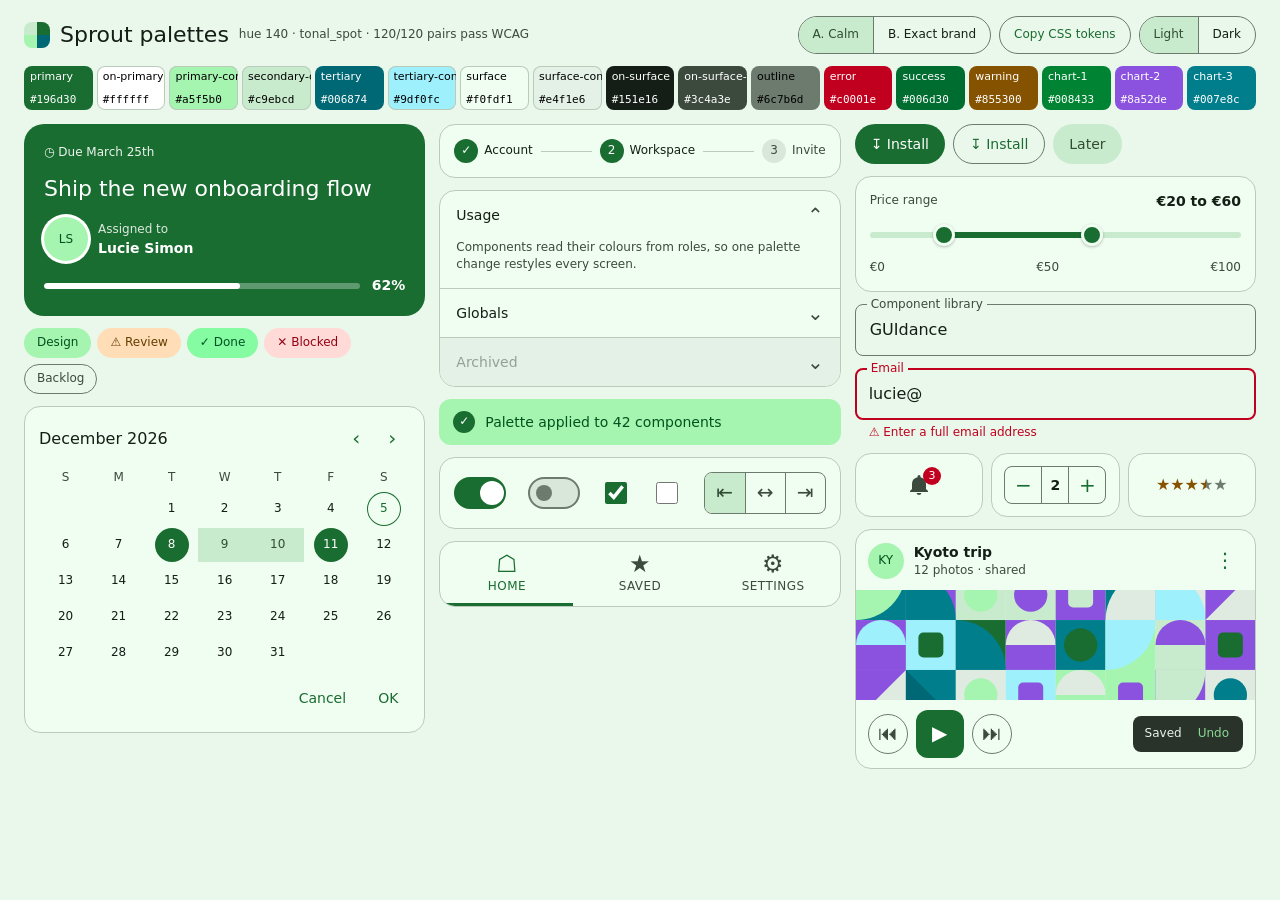
==== examples/sprout/guidance-run/palette-preview.html @ 5537fa66 "Add GUIdance: evidence-cited UI design skill for Claude - Skill with 6 commands: setup, build, audit" ====
<!doctype html>
<html lang="en">
<head>
<meta charset="utf-8">
<meta name="viewport" content="width=device-width,initial-scale=1">
<title>Palette preview</title>
<style>
*{box-sizing:border-box;margin:0}
html,body{background:var(--surface-container-low)}
body{font:14px/1.45 system-ui,-apple-system,"Segoe UI",Roboto,sans-serif;color:var(--on-surface);padding:16px 24px 24px;transition:background .2s,color .2s}
button{font:inherit;cursor:pointer;color:inherit}
:focus-visible{outline:2px solid var(--primary);outline-offset:2px}
.bar{display:flex;justify-content:space-between;align-items:center;gap:12px;flex-wrap:wrap}
.title{display:flex;align-items:center;gap:10px;flex-wrap:wrap}
.title h1{font-size:22px;line-height:28px;font-weight:500}
.sub{font-size:12px;color:var(--on-surface-variant)}
.logo{width:26px;height:26px;border-radius:8px;background:conic-gradient(var(--primary) 0 25%,var(--tertiary) 0 50%,var(--primary-container) 0 75%,var(--secondary-container) 0)}
.ctrls{display:flex;gap:8px;flex-wrap:wrap}
.seg{display:inline-flex;border:1px solid var(--outline);border-radius:999px;overflow:hidden}
.seg button{border:0;background:transparent;padding:0 14px;min-height:36px;font-weight:500;font-size:12px}
.seg button+button{border-left:1px solid var(--outline)}
.seg button[aria-pressed=true]{background:var(--secondary-container);color:var(--on-secondary-container)}
.strip{display:grid;grid-template-columns:repeat(17,1fr);gap:4px;margin:12px 0 14px}
.sw{border:0;border-radius:8px;min-height:44px;padding:4px 6px;text-align:left;display:flex;flex-direction:column;justify-content:space-between;overflow:hidden}
.sw .n{font-size:11px;font-weight:500;line-height:1.2;white-space:nowrap;overflow:hidden;text-overflow:ellipsis}
.sw .h{font:11px ui-monospace,Menlo,monospace}
.sw.edge{box-shadow:inset 0 0 0 1px var(--outline-variant)}
.bento{display:grid;grid-template-columns:1fr 1fr 1fr;gap:14px;align-items:start}
.col{display:flex;flex-direction:column;gap:12px;min-width:0}
.card{background:var(--surface);border:1px solid var(--outline-variant);border-radius:16px;padding:14px;min-width:0}
.row{display:flex;gap:8px;align-items:center}.between{justify-content:space-between}.end{justify-content:flex-end}.grow{flex:1}
.lbl{font-size:12px;font-weight:500;color:var(--on-surface-variant)}
.av{width:36px;height:36px;border-radius:50%;display:grid;place-items:center;font-weight:500;font-size:12px;background:var(--primary-container);color:var(--on-primary-container);flex:none}
.icon{width:36px;height:36px;border-radius:50%;border:0;background:transparent;color:var(--primary);font-size:20px;display:inline-grid;place-items:center}
.icon.o{border:1px solid var(--outline);color:var(--on-surface-variant);font-size:20px;width:40px;height:40px}
/* hero */
.hero{background:var(--primary);color:var(--on-primary);border-radius:20px;padding:20px;display:flex;flex-direction:column;gap:14px}
.date{font-size:12px;font-weight:500;opacity:.92}
.hero h2{font-size:22px;line-height:28px;font-weight:500}
.who{display:flex;gap:10px;align-items:center}.who small{display:block;font-size:12px;opacity:.85}
.av.big{width:44px;height:44px;background:var(--primary-container);color:var(--on-primary-container);box-shadow:0 0 0 3px var(--on-primary)}
.prog{display:flex;align-items:center;gap:12px}
.prog .track{flex:1;height:6px;border-radius:999px;background:color-mix(in srgb,var(--on-primary) 30%,transparent);overflow:hidden}
.prog .track span{display:block;height:100%;background:var(--on-primary);border-radius:999px}
/* chips */
.chips{display:flex;flex-wrap:wrap;gap:6px}
.chip{display:inline-flex;align-items:center;gap:4px;border-radius:999px;padding:0 12px;min-height:30px;font-size:12px;font-weight:500;border:1px solid transparent}
.c-primary{background:var(--primary-container);color:var(--on-primary-container)}
.c-warn{background:var(--warning-container);color:var(--on-warning-container)}
.c-ok{background:var(--success-container);color:var(--on-success-container)}
.c-bad{background:var(--error-container);color:var(--on-error-container)}
.c-plain{border-color:var(--outline);color:var(--on-surface-variant)}
/* calendar */
.cal{display:flex;flex-direction:column;gap:8px}
.calhead{display:flex;justify-content:space-between;align-items:center}.calhead b{font-size:16px;font-weight:500}
.grid7{display:grid;grid-template-columns:repeat(7,1fr);text-align:center;gap:2px 0}
.grid7 .dh{font-size:12px;color:var(--on-surface-variant);font-weight:500;padding:4px 0}
.grid7 .d{border:0;background:transparent;width:34px;height:34px;border-radius:50%;justify-self:center;font-size:12px}
.grid7 .d.today{box-shadow:inset 0 0 0 1px var(--primary);color:var(--primary);font-weight:500}
.grid7 .d.sel{background:var(--primary);color:var(--on-primary);font-weight:500}
.grid7 .d.inr{background:var(--secondary-container);color:var(--on-secondary-container);border-radius:0;width:100%}
/* buttons */
.btn{border:0;border-radius:999px;padding:0 16px;min-height:40px;font-weight:500;white-space:nowrap}
.btn.filled{background:var(--primary);color:var(--on-primary)}
.btn.outlined{background:transparent;border:1px solid var(--outline);color:var(--primary)}
.btn.tonal{background:var(--secondary-container);color:var(--on-secondary-container)}
.btn.text{background:transparent;color:var(--primary);padding:0 12px}
.btn.inv{color:var(--inverse-primary);min-height:32px}
/* stepper */
.stepper{display:flex;align-items:center;gap:8px;font-size:12px;font-weight:500}
.st{display:flex;align-items:center;gap:6px;white-space:nowrap;color:var(--on-surface-variant)}
.st i{font-style:normal;width:24px;height:24px;border-radius:50%;display:grid;place-items:center;font-size:12px;background:var(--surface-container-highest);color:var(--on-surface-variant)}
.st.done,.st.on{color:var(--on-surface)}.st.done i,.st.on i{background:var(--primary);color:var(--on-primary)}
.ln{flex:1;height:1px;background:var(--outline-variant);min-width:12px}
/* accordion */
.acc{padding:0;overflow:hidden}
.ai+.ai{border-top:1px solid var(--outline-variant)}
.ah{width:100%;border:0;background:transparent;display:flex;justify-content:space-between;align-items:center;padding:0 16px;min-height:48px;font-weight:500;text-align:left}
.ah span{color:var(--on-surface-variant);font-size:20px;line-height:1}
.ai p{padding:0 16px 14px;color:var(--on-surface-variant);font-size:12px}
.ai.dis{background:var(--surface-container)}.ai.dis .ah{color:color-mix(in srgb,var(--on-surface) 38%,transparent);cursor:not-allowed}
/* alert */
.alert{background:var(--primary-container);color:var(--on-primary-container);border-radius:12px;padding:12px 14px;font-weight:500;display:flex;gap:10px;align-items:center}
.alert b{width:22px;height:22px;border-radius:50%;background:var(--primary);color:var(--on-primary);display:grid;place-items:center;font-size:12px}
/* toggles */
.toggles{display:flex;align-items:center;justify-content:space-between;gap:8px;flex-wrap:wrap}
.switch{display:inline-flex;cursor:pointer}
.switch input{position:absolute;opacity:0;width:1px;height:1px}
.switch .track{width:52px;height:32px;border-radius:999px;border:2px solid var(--outline);background:var(--surface-container-highest);position:relative;transition:background .2s}
.thumb{position:absolute;top:50%;left:6px;width:16px;height:16px;border-radius:50%;background:var(--outline);transform:translateY(-50%);transition:left .2s cubic-bezier(.2,0,0,1),width .2s,height .2s}
.switch input:checked+.track{background:var(--primary);border-color:var(--primary)}
.switch input:checked+.track .thumb{left:24px;width:24px;height:24px;background:var(--on-primary)}
.switch input:focus-visible+.track{outline:2px solid var(--primary);outline-offset:2px}
.cb{width:22px;height:22px;accent-color:var(--primary);margin:0 4px}
.tgl{display:inline-flex;border:1px solid var(--outline);border-radius:8px;overflow:hidden}
.tgl button{border:0;background:transparent;width:40px;height:40px;color:var(--on-surface-variant);font-size:20px}
.tgl button+button{border-left:1px solid var(--outline)}
.tgl button[aria-pressed=true]{background:var(--secondary-container);color:var(--on-secondary-container)}
/* icon tabs */
.itabs{display:grid;grid-template-columns:repeat(3,1fr);padding:0;overflow:hidden}
.itabs button{border:0;background:transparent;display:flex;flex-direction:column;align-items:center;gap:2px;padding:10px 0 8px;min-height:60px;font-size:12px;font-weight:500;letter-spacing:.04em;text-transform:uppercase;color:var(--on-surface-variant);border-bottom:3px solid transparent}
.itabs button span{font-size:24px;line-height:1}
.itabs button[aria-selected=true]{color:var(--primary);border-bottom-color:var(--primary)}
/* range */
.range{display:flex;flex-direction:column;gap:12px}
.rs{position:relative;height:24px}
.rs .rail,.rs .fill{position:absolute;top:50%;height:6px;transform:translateY(-50%);border-radius:999px}
.rs .rail{left:0;right:0;background:var(--secondary-container)}
.rs .fill{background:var(--primary)}
.knob{position:absolute;top:50%;width:22px;height:22px;border-radius:50%;background:var(--primary);border:3px solid var(--surface);transform:translate(-50%,-50%);box-shadow:0 1px 3px rgba(0,0,0,.25)}
.ticks{font-size:12px;color:var(--on-surface-variant)}
/* outlined fields */
.ofld{position:relative;display:flex;flex-direction:column;gap:4px}
.ofld span{position:absolute;top:-8px;left:12px;padding:0 4px;background:var(--surface-container-low);font-size:12px;font-weight:500;color:var(--on-surface-variant)}
.ofld input{font:inherit;font-size:16px;color:var(--on-surface);background:transparent;border:1px solid var(--outline);border-radius:8px;padding:0 14px;min-height:52px}
.ofld input:focus{outline:none;border:2px solid var(--primary);padding:0 12px}
.ofld:focus-within span{color:var(--primary)}
.ofld.err input{border:2px solid var(--error);padding:0 12px}.ofld.err span{color:var(--error)}
.ofld.err input:focus{border-width:3px;padding:0 11px}
.ofld small{color:var(--error);font-size:12px;font-weight:500;padding-left:14px}
/* minis */
.three{display:grid;grid-template-columns:repeat(3,1fr);gap:8px}
.mini{display:grid;place-items:center;min-height:64px;padding:8px}
.bell{position:relative;display:inline-grid;color:var(--on-surface-variant)}
.bell i{position:absolute;top:-6px;right:-10px;font-style:normal;min-width:18px;height:18px;padding:0 4px;border-radius:999px;background:var(--error);color:var(--on-error);font-size:11px;font-weight:500;display:grid;place-items:center}
.step{display:inline-flex;align-items:center;border:1px solid var(--outline);border-radius:8px;overflow:hidden}
.step button{border:0;background:transparent;width:36px;height:36px;color:var(--primary);font-size:20px}
.step b{min-width:28px;text-align:center;border-left:1px solid var(--outline);border-right:1px solid var(--outline);line-height:36px}
.stars{color:var(--warning);font-size:16px;letter-spacing:0;white-space:nowrap}
.stars .half{background:linear-gradient(90deg,var(--warning) 50%,var(--outline) 50%);-webkit-background-clip:text;background-clip:text;color:transparent}
.stars .off{color:var(--outline)}
/* media */
.media{padding:0;overflow:hidden}
.mh{display:flex;align-items:center;gap:10px;padding:12px 12px 10px}
.mh div{flex:1;display:flex;flex-direction:column}.mh small{font-size:12px;color:var(--on-surface-variant)}
.art{display:block;width:100%;height:110px;background:var(--surface-container)}
.ctrl{padding:10px 12px}
.play{width:48px;height:48px;border-radius:12px;border:0;background:var(--primary);color:var(--on-primary);font-size:20px}
.snack{background:var(--inverse-surface);color:var(--inverse-on-surface);border-radius:8px;padding:2px 2px 2px 12px;font-size:12px;display:flex;align-items:center;gap:4px}
.snack :focus-visible{outline-color:var(--inverse-primary)}
@media (max-width:1100px){.bento{grid-template-columns:1fr 1fr}.strip{grid-template-columns:repeat(9,1fr)}}
@media (max-width:720px){.bento{grid-template-columns:1fr}.strip{grid-template-columns:repeat(5,1fr)}}
@media (max-width:360px){.three{grid-template-columns:1fr 1fr}.three>:last-child{grid-column:span 2}.stepper{gap:4px}.stepper .ln{display:none}.stepper{justify-content:space-between}}
@media (prefers-reduced-motion:reduce){*{transition:none!important}}
.fails{margin-top:10px;background:var(--error-container);color:var(--on-error-container);border-radius:8px;padding:10px 12px;font-weight:500}
.copybtn{border:1px solid var(--outline);background:transparent;border-radius:999px;padding:0 14px;min-height:36px;font-weight:500;font-size:12px;color:var(--primary)}
</style>
</head>
<body>
<script id="guidance-config">
/* GUIdance palette preview. Edit ONLY this block.
   row:     HSL hue of the brand colour rounded to a multiple of 5 (0..355), or "grey".
   variant: "tonal_spot" | "neutral" | "vibrant" | "expressive" | "fidelity"
   brand:   with "fidelity", the exact brand hex to keep.
   The page computes every colour itself (same values as references/palettes/*.md)
   and checks 120 role pairs against WCAG. No network, nothing to install. */
const CONFIG = {
  title: "Sprout palettes",
  palettes: [
    { name: "Calm", row: 140, variant: "tonal_spot" },
    { name: "Exact brand", row: 140, variant: "fidelity", brand: "#2f7d4a" }
  ]
};
</script>

<header class="bar">
  <div class="title"><span class="logo" aria-hidden="true"></span><h1><span id="ttl"></span></h1><span class="sub" id="meta"></span></div>
  <div class="ctrls">
    <div class="seg" role="group" aria-label="Palette" id="pals"></div>
    <button type="button" class="copybtn" id="copy">Copy CSS tokens</button>
    <div class="seg" role="group" aria-label="Theme">
      <button type="button" data-theme-btn="light" aria-pressed="true">Light</button>
      <button type="button" data-theme-btn="dark" aria-pressed="false">Dark</button>
    </div>
  </div>
</header>
<div class="fails" id="fails" role="alert" hidden></div>
<div class="strip" id="swatches" aria-label="Colour roles"></div>

<main class="bento">
  <!-- column 1 -->
  <div class="col">
    <section class="hero" aria-label="Task card">
      <span class="date">&#9719; Due March 25th</span>
      <h2>Ship the new onboarding flow</h2>
      <div class="who"><span class="av big">LS</span><div><small>Assigned to</small><b>Lucie Simon</b></div></div>
      <div class="prog"><span class="track"><span style="width:62%"></span></span><b>62%</b></div>
    </section>
    <div class="chips">
      <span class="chip c-primary">Design</span><span class="chip c-warn">&#9888; Review</span><span class="chip c-ok">&#10003; Done</span><span class="chip c-bad">&#10005; Blocked</span><span class="chip c-plain">Backlog</span>
    </div>
    <section class="card cal" aria-label="Date picker">
      <div class="calhead"><b id="calmonth">Month</b><span><button class="icon" aria-label="Previous month">&#8249;</button><button class="icon" aria-label="Next month">&#8250;</button></span></div>
      <div class="grid7" id="calgrid"></div>
      <div class="row end"><button class="btn text">Cancel</button><button class="btn text">OK</button></div>
    </section>
  </div>

  <!-- column 2 -->
  <div class="col">
    <section class="card stepper" aria-label="Stepper">
      <span class="st done"><i>&#10003;</i>Account</span><span class="ln"></span>
      <span class="st on"><i>2</i>Workspace</span><span class="ln"></span>
      <span class="st"><i>3</i>Invite</span>
    </section>
    <section class="card acc" aria-label="Accordion">
      <div class="ai open"><button class="ah" aria-expanded="true">Usage <span>&#8963;</span></button><p>Components read their colours from roles, so one palette change restyles every screen.</p></div>
      <div class="ai"><button class="ah" aria-expanded="false">Globals <span>&#8964;</span></button></div>
      <div class="ai dis"><button class="ah" disabled>Archived <span>&#8964;</span></button></div>
    </section>
    <div class="alert"><b>&#10003;</b> Palette applied to 42 components</div>
    <section class="card toggles" aria-label="Toggles">
      <label class="switch"><input type="checkbox" checked role="switch" aria-label="On"><span class="track"><span class="thumb"></span></span></label>
      <label class="switch"><input type="checkbox" role="switch" aria-label="Off"><span class="track"><span class="thumb"></span></span></label>
      <input type="checkbox" class="cb" checked aria-label="Checked">
      <input type="checkbox" class="cb" aria-label="Unchecked">
      <span class="tgl" role="group" aria-label="Align"><button aria-pressed="true" aria-label="Left">&#8676;</button><button aria-pressed="false" aria-label="Center">&#8596;</button><button aria-pressed="false" aria-label="Right">&#8677;</button></span>
    </section>
    <section class="card itabs" role="tablist" aria-label="Icon tabs">
      <button role="tab" aria-selected="true"><span>&#9750;</span>Home</button>
      <button role="tab" aria-selected="false"><span>&#9733;</span>Saved</button>
      <button role="tab" aria-selected="false"><span>&#9881;</span>Settings</button>
    </section>
  </div>

  <!-- column 3 -->
  <div class="col">
    <div class="row">
      <button class="btn filled">&#8615; Install</button><button class="btn outlined">&#8615; Install</button><button class="btn tonal">Later</button>
    </div>
    <section class="card range" aria-label="Range slider">
      <div class="row between"><span class="lbl">Price range</span><b id="rangeval">&euro;20 to &euro;60</b></div>
      <div class="rs"><span class="rail"></span><span class="fill" style="left:20%;right:40%"></span><span class="knob" style="left:20%"></span><span class="knob" style="left:60%"></span></div>
      <div class="row between ticks"><span>&euro;0</span><span>&euro;50</span><span>&euro;100</span></div>
    </section>
    <label class="ofld"><span>Component library</span><input value="GUIdance"></label>
    <label class="ofld err"><span>Email</span><input value="lucie@" aria-invalid="true"><small>&#9888; Enter a full email address</small></label>
    <div class="row three">
      <section class="card mini"><span class="bell" aria-label="3 notifications"><svg viewBox="0 0 24 24" width="24" height="24" aria-hidden="true"><path fill="currentColor" d="M12 22a2.5 2.5 0 0 0 2.45-2h-4.9A2.5 2.5 0 0 0 12 22Zm7-6V11a7 7 0 0 0-5.5-6.84V3.5a1.5 1.5 0 0 0-3 0v.66A7 7 0 0 0 5 11v5l-2 2v1h18v-1l-2-2Z"/></svg><i>3</i></span></section>
      <section class="card mini"><span class="step"><button aria-label="Decrease">&minus;</button><b>2</b><button aria-label="Increase">+</button></span></section>
      <section class="card mini"><span class="stars" aria-label="3.5 out of 5">&#9733;&#9733;&#9733;<span class="half">&#9733;</span><span class="off">&#9733;</span></span></section>
    </div>
    <section class="card media" aria-label="Media card">
      <div class="mh"><span class="av">KY</span><div><b>Kyoto trip</b><small>12 photos &middot; shared</small></div><button class="icon" aria-label="More">&#8942;</button></div>
      <svg class="art" id="pattern" viewBox="0 0 320 120" preserveAspectRatio="xMidYMid slice" aria-hidden="true"></svg>
      <div class="row ctrl"><button class="icon o" aria-label="Previous">&#9198;</button><button class="play" aria-label="Play">&#9654;</button><button class="icon o" aria-label="Next">&#9197;</button><span class="grow"></span><span class="snack">Saved <button class="btn text inv">Undo</button></span></div>
    </section>
  </div>
</main>

<script>
/* GUIdance palette engine (browser). Same algorithm as tools/palette.py and the
   precomputed tables: Material 3 role tones, tone = CIE L*, hue/chroma in OKLCH. */
const GD = (() => {
  const WHITE = [0.95047, 1.0, 1.08883];
  const toLin = c => (c <= 0.04045 ? c / 12.92 : ((c + 0.055) / 1.055) ** 2.4);
  const toSrgb = c => (c <= 0.0031308 ? 12.92 * c : 1.055 * c ** (1 / 2.4) - 0.055);
  const hexToRgb = h => { h = h.replace('#', ''); if (h.length === 3) h = [...h].map(c => c + c).join(''); return [0, 2, 4].map(i => parseInt(h.slice(i, i + 2), 16) / 255); };
  // Python's round() is round-half-even; match it so hex values agree with the tables.
  const pyRound = x => { const f = Math.floor(x), d = x - f; if (d > 0.5) return f + 1; if (d < 0.5) return f; return f % 2 === 0 ? f : f + 1; };
  const rgbToHex = rgb => '#' + rgb.map(c => Math.max(0, Math.min(255, pyRound(c * 255))).toString(16).padStart(2, '0')).join('');
  const f = t => (t > 216 / 24389 ? Math.cbrt(t) : (24389 / 27 * t + 16) / 116);
  const xyz = rgb => { const [r, g, b] = rgb.map(toLin); return [0.4124564 * r + 0.3575761 * g + 0.1804375 * b, 0.2126729 * r + 0.7151522 * g + 0.0721750 * b, 0.0193339 * r + 0.1191920 * g + 0.9503041 * b]; };
  const lstar = rgb => 116 * f(xyz(rgb)[1] / WHITE[1]) - 16;
  const cbrt = v => Math.sign(v) * Math.abs(v) ** (1 / 3);
  function linToOklab(r, g, b) {
    let l = 0.4122214708 * r + 0.5363325363 * g + 0.0514459929 * b, m = 0.2119034982 * r + 0.6806995451 * g + 0.1073969566 * b, s = 0.0883024619 * r + 0.2817188376 * g + 0.6299787005 * b;
    l = cbrt(l); m = cbrt(m); s = cbrt(s);
    return [0.2104542553 * l + 0.7936177850 * m - 0.0040720468 * s, 1.9779984951 * l - 2.4285922050 * m + 0.4505937099 * s, 0.0259040371 * l + 0.7827717662 * m - 0.8086757660 * s];
  }
  function oklabToLin(L, a, b) {
    const l = (L + 0.3963377774 * a + 0.2158037573 * b) ** 3, m = (L - 0.1055613458 * a - 0.0638541728 * b) ** 3, s = (L - 0.0894841775 * a - 1.2914855480 * b) ** 3;
    return [4.0767416621 * l - 3.3077115913 * m + 0.2309699292 * s, -1.2684380046 * l + 2.6097574011 * m - 0.3413193965 * s, -0.0041960863 * l - 0.7034186147 * m + 1.7076147010 * s];
  }
  const oklch = rgb => { const [L, a, b] = linToOklab(...rgb.map(toLin)); return [L, Math.hypot(a, b), ((Math.atan2(b, a) * 180 / Math.PI) % 360 + 360) % 360]; };
  const K = 0.0034;
  function okAtTone(okc, hue, tone) {
    const a = okc * Math.cos(hue * Math.PI / 180), b = okc * Math.sin(hue * Math.PI / 180);
    let lo = 0, hi = 1;
    for (let i = 0; i < 40; i++) {
      const mid = (lo + hi) / 2, [r, g, bl] = oklabToLin(mid, a, b);
      const y = 0.2126729 * r + 0.7151522 * g + 0.0721750 * bl;
      if (116 * f(Math.max(y, 0)) - 16 < tone) lo = mid; else hi = mid;
    }
    return [(lo + hi) / 2, a, b];
  }
  function toneColor(hue, chroma, tone) {
    if (tone <= 0) return '#000000';
    if (tone >= 100) return '#ffffff';
    const at = c => { const [L, a, b] = okAtTone(c, hue, tone); return oklabToLin(L, a, b); };
    const ok = c => at(c).every(v => v >= -1e-7 && v <= 1 + 1e-7);
    const target = chroma * K;
    let lo = 0, hi = target;
    if (ok(hi)) lo = hi; else for (let i = 0; i < 30; i++) { const mid = (lo + hi) / 2; if (ok(mid)) lo = mid; else hi = mid; }
    return rgbToHex(at(lo).map(v => toSrgb(Math.max(0, Math.min(1, v)))));
  }
  const lum = hex => { const [r, g, b] = hexToRgb(hex).map(toLin); return 0.2126 * r + 0.7152 * g + 0.0722 * b; };
  const contrast = (a, b) => { const x = lum(a), y = lum(b); return (Math.max(x, y) + 0.05) / (Math.min(x, y) + 0.05); };
  const rot = (h, br, rs) => { for (let i = 0; i < br.length - 1; i++) if (br[i] <= h && h < br[i + 1]) return (h + rs[i]) % 360; return h; };
  function palettesFor(hue, v) {
    let p;
    if (v === 'tonal_spot' || v === 'fidelity') p = { primary: [hue, 36], secondary: [hue, 16], tertiary: [(hue + 60) % 360, 24], neutral: [hue, 6], neutral_variant: [hue, 8] };
    else if (v === 'neutral') p = { primary: [hue, 12], secondary: [hue, 8], tertiary: [hue, 16], neutral: [hue, 2], neutral_variant: [hue, 2] };
    else if (v === 'vibrant') { const b = [0, 41, 61, 101, 131, 181, 251, 301, 360]; p = { primary: [hue, 200], secondary: [rot(hue, b, [18, 15, 10, 12, 15, 18, 15, 12, 12]), 24], tertiary: [rot(hue, b, [35, 30, 20, 25, 30, 35, 30, 25, 25]), 32], neutral: [hue, 10], neutral_variant: [hue, 12] }; }
    else if (v === 'expressive') { const b = [0, 21, 51, 121, 151, 191, 271, 321, 360]; p = { primary: [(hue + 240) % 360, 40], secondary: [rot(hue, b, [45, 95, 45, 20, 45, 90, 45, 45, 45]), 24], tertiary: [rot(hue, b, [120, 120, 20, 45, 20, 15, 20, 120, 120]), 32], neutral: [(hue + 15) % 360, 8], neutral_variant: [(hue + 15) % 360, 12] }; }
    else if (v === 'grey') p = { primary: [250, 0], secondary: [250, 0], tertiary: [250, 0], neutral: [250, 0], neutral_variant: [250, 0] };
    else throw new Error('unknown variant ' + v);
    p.error = [25, 84]; p.success = [150, 48]; p.warning = [70, 60];
    return p;
  }
  const ROLES = {
    'primary': ['primary', 40, 80], 'on-primary': ['primary', 100, 20], 'primary-container': ['primary', 90, 30], 'on-primary-container': ['primary', 30, 90],
    'secondary': ['secondary', 40, 80], 'on-secondary': ['secondary', 100, 20], 'secondary-container': ['secondary', 90, 30], 'on-secondary-container': ['secondary', 30, 90],
    'tertiary': ['tertiary', 40, 80], 'on-tertiary': ['tertiary', 100, 20], 'tertiary-container': ['tertiary', 90, 30], 'on-tertiary-container': ['tertiary', 30, 90],
    'error': ['error', 40, 80], 'on-error': ['error', 100, 20], 'error-container': ['error', 90, 30], 'on-error-container': ['error', 30, 90],
    'success': ['success', 40, 80], 'on-success': ['success', 100, 20], 'success-container': ['success', 90, 30], 'on-success-container': ['success', 30, 90],
    'warning': ['warning', 40, 80], 'on-warning': ['warning', 100, 20], 'warning-container': ['warning', 90, 30], 'on-warning-container': ['warning', 30, 90],
    'surface': ['neutral', 98, 6], 'surface-container-lowest': ['neutral', 100, 4], 'surface-container-low': ['neutral', 96, 10], 'surface-container': ['neutral', 94, 12],
    'surface-container-high': ['neutral', 92, 17], 'surface-container-highest': ['neutral', 90, 22], 'on-surface': ['neutral', 10, 90], 'on-surface-variant': ['neutral_variant', 30, 80],
    'outline': ['neutral_variant', 50, 60], 'outline-variant': ['neutral_variant', 80, 30], 'inverse-surface': ['neutral', 20, 90], 'inverse-on-surface': ['neutral', 95, 20], 'inverse-primary': ['primary', 80, 40],
  };
  const SURFACES = ['surface', 'surface-container-lowest', 'surface-container-low', 'surface-container', 'surface-container-high', 'surface-container-highest'];
  function hslSeed(h) {   // row seed: hsl(h, 75%, 45%), same as the tables
    const s = 0.75, l = 0.45, c = (1 - Math.abs(2 * l - 1)) * s, x = c * (1 - Math.abs((h / 60) % 2 - 1)), m = l - c / 2;
    const [r, g, b] = h < 60 ? [c, x, 0] : h < 120 ? [x, c, 0] : h < 180 ? [0, c, x] : h < 240 ? [0, x, c] : h < 300 ? [x, 0, c] : [c, 0, x];
    return rgbToHex([r + m, g + m, b + m]);
  }
  // row: HSL hue multiple of 5, or 'grey'. brand: optional exact brand hex (fidelity).
  function build({ row, variant = 'tonal_spot', brand = null }) {
    const isGrey = row === 'grey';
    const seed = isGrey ? '#666666' : hslSeed(+row);
    const [, okc, H] = oklch(hexToRgb(seed));
    const pal = palettesFor(isGrey ? 250 : H, isGrey ? 'grey' : (variant === 'fidelity' ? 'tonal_spot' : variant));
    if (variant === 'vibrant' && !isGrey) pal.primary = [H, Math.max(okc / K, 60)];
    const out = { light: {}, dark: {} };
    for (const [role, [p, lt, dt]] of Object.entries(ROLES)) { const [h, c] = pal[p]; out.light[role] = toneColor(h, c, lt); out.dark[role] = toneColor(h, c, dt); }
    const ch = [0, 150, 60, 250, 310].map(s => ((isGrey ? 250 : pal.primary[0]) + s) % 360);
    ch.forEach((h, i) => { out.light['chart-' + (i + 1)] = toneColor(h, 60, 48); out.dark['chart-' + (i + 1)] = toneColor(h, 50, 72); });
    if (brand) {
      brand = brand.toLowerCase();
      const on = contrast(brand, '#ffffff') >= contrast(brand, '#000000') ? '#ffffff' : '#000000';
      const asPrimary = Math.min(...SURFACES.map(s => contrast(brand, out.light[s]))) >= 4.5 && contrast(on, brand) >= 4.5;
      if (asPrimary) { out.light.primary = brand; out.light['on-primary'] = on; } else { out.light['primary-container'] = brand; out.light['on-primary-container'] = on; }
      out.brandRole = asPrimary ? 'primary' : 'primary-container';
    }
    const d = (a, b) => { const x = Math.abs(a - b) % 360; return Math.min(x, 360 - x); };
    out.notes = isGrey ? [] : ['error', 'success', 'warning'].filter(r => d(pal.primary[0], pal[r][0]) < 30 && pal.primary[1] >= 12)
      .map(r => `primary hue is close to ${r}: ${r} states need an icon and a word, never colour alone`);
    out.checks = checks(out);
    return out;
  }
  function checks(s) {
    const pairs = [];
    for (const sf of SURFACES) pairs.push(['on-surface', sf, 4.5], ['on-surface-variant', sf, 4.5], ['primary', sf, 3], ['outline', sf, 3], ['error', sf, 4.5]);
    pairs.push(['primary', 'surface', 4.5]);
    for (const g of ['primary', 'secondary', 'tertiary', 'error', 'success', 'warning']) pairs.push(['on-' + g, g, 4.5], [`on-${g}-container`, `${g}-container`, 4.5]);
    pairs.push(['inverse-on-surface', 'inverse-surface', 4.5], ['inverse-primary', 'inverse-surface', 3]);
    for (let i = 1; i <= 5; i++) for (const sf of ['surface', 'surface-container-low', 'surface-container-lowest']) pairs.push(['chart-' + i, sf, 3]);
    const res = [];
    for (const t of ['light', 'dark']) for (const [fg, bg, need] of pairs) { const r = contrast(s[t][fg], s[t][bg]); res.push({ theme: t, fg, bg, need, ratio: Math.round(r * 100) / 100, pass: r >= need }); }
    return res;
  }
  return { build, contrast, hslSeed };
})();

</script>
<script>
document.title = CONFIG.title; document.getElementById('ttl').textContent = CONFIG.title;

const PALETTES = CONFIG.palettes.map(c => {
  const b = GD.build(c);
  const failed = b.checks.filter(x => !x.pass);
  return { name: c.name, variant: c.variant + (c.brand ? '' : ''), seed: { hex: c.brand || (c.row === 'grey' ? 'grey' : 'hue ' + c.row) },
           light: b.light, dark: b.dark, checks: { total: b.checks.length, failed }, notes: b.notes, fidelity_role: b.brandRole };
});
const SWATCHES = ["primary", "on-primary", "primary-container", "secondary-container", "tertiary", "tertiary-container", "surface", "surface-container", "on-surface", "on-surface-variant", "outline", "error", "success", "warning", "chart-1", "chart-2", "chart-3"];
let cur = 0, theme = 'light';
const root = document.documentElement;
function lum(h) { const c = [1,3,5].map(i => parseInt(h.slice(i, i+2), 16) / 255).map(x => x <= .04045 ? x/12.92 : ((x+.055)/1.055) ** 2.4); return .2126*c[0] + .7152*c[1] + .0722*c[2]; }
function cr(a, b) { const x = lum(a), y = lum(b); return (Math.max(x, y) + .05) / (Math.min(x, y) + .05); }

function apply() {
  const p = PALETTES[cur], s = p[theme];
  for (const [k, v] of Object.entries(s)) root.style.setProperty('--' + k, v);
  root.style.colorScheme = theme;
  document.querySelectorAll('[data-pal]').forEach(b => b.setAttribute('aria-pressed', String(+b.dataset.pal === cur)));
  document.querySelectorAll('[data-theme-btn]').forEach(b => b.setAttribute('aria-pressed', String(b.dataset.themeBtn === theme)));
  const total = p.checks ? p.checks.total : 0, failed = p.checks ? p.checks.failed.length : 0;
  document.getElementById('meta').textContent = `${p.seed.hex} · ${p.variant}` +
    (p.fidelity_role ? ` · exact brand as ${p.fidelity_role}` : '') +
    (total ? ` · ${total - failed}/${total} pairs pass WCAG` : '');
  strip(s); pattern(p.name + p.variant);
  const warn = document.getElementById('fails');
  warn.hidden = !p.checks.failed.length;
  warn.textContent = p.checks.failed.length ? 'Contrast failures: ' + p.checks.failed.map(x => `${x.theme} ${x.fg} on ${x.bg} ${x.ratio}:1 (need ${x.need})`).join('; ') : '';
}
function tokensCss(p) {
  const blk = (s, ind) => Object.entries(s).map(([k, v]) => `${ind}--color-${k}: ${v};`).join('\n');
  return `:root {\n  color-scheme: light dark;\n${blk(p.light, '  ')}\n}\n@media (prefers-color-scheme: dark) {\n  :root:not([data-theme="light"]) {\n${blk(p.dark, '    ')}\n  }\n}\n[data-theme="dark"] {\n${blk(p.dark, '  ')}\n}\n`;
}
document.getElementById('copy').onclick = e => { navigator.clipboard && navigator.clipboard.writeText(tokensCss(PALETTES[cur])); e.target.textContent = 'Copied'; setTimeout(() => e.target.textContent = 'Copy CSS tokens', 1200); };

function strip(s) {
  const el = document.getElementById('swatches'); el.innerHTML = '';
  for (const r of SWATCHES) {
    if (!s[r]) continue;
    const b = document.createElement('button'); b.type = 'button'; b.className = 'sw';
    b.style.background = s[r];
    const txt = cr('#000000', s[r]) >= cr('#ffffff', s[r]) ? '#000000' : '#ffffff';
    b.style.color = txt;
    if (cr(s[r], s['surface-container-low']) < 1.3) b.classList.add('edge');
    b.innerHTML = `<span class="n">${r}</span><span class="h">${s[r]}</span>`;
    b.title = r + ' ' + s[r] + ' (click to copy)';
    b.onclick = () => { navigator.clipboard && navigator.clipboard.writeText(s[r]); const h = b.querySelector('.h'); h.textContent = 'copied'; setTimeout(() => h.textContent = s[r], 900); };
    el.append(b);
  }
}

function rng(seed) { let x = [...seed].reduce((a, ch) => (a * 31 + ch.charCodeAt(0)) % 2147483647, 7) || 1; return () => (x = (x * 1103515245 + 12345) % 2147483648) / 2147483648; }
function pattern(seedHex) {
  const svg = document.getElementById('pattern'); if (!svg) return;
  const r = rng(seedHex), S = 40, cols = 8, rows = 3;
  const fills = ['var(--primary)', 'var(--tertiary)', 'var(--primary-container)', 'var(--secondary-container)',
                 'var(--tertiary-container)', 'var(--chart-2)', 'var(--chart-3)', 'var(--surface-container-high)'];
  const pick = () => fills[Math.floor(r() * fills.length)];
  let out = '';
  for (let y = 0; y < rows; y++) for (let x = 0; x < cols; x++) {
    const X = x * S, Y = y * S, bg = pick(); let fg = pick(); if (fg === bg) fg = fills[(fills.indexOf(bg) + 3) % fills.length];
    out += `<rect x="${X}" y="${Y}" width="${S}" height="${S}" fill="${bg}"/>`;
    const t = Math.floor(r() * 5), c = Math.floor(r() * 4);
    if (t === 0) out += `<path d="M${X + (c % 2) * S} ${Y + (c > 1 ? S : 0)} m0 0 ${c % 2 ? 'h' + -S : 'h' + S} a${S} ${S} 0 0 ${c === 1 || c === 2 ? 0 : 1} ${c % 2 ? S : -S} ${c > 1 ? -S : S} z" fill="${fg}"/>`;
    else if (t === 1) out += `<circle cx="${X + S/2}" cy="${Y + S/2}" r="${S/3}" fill="${fg}"/>`;
    else if (t === 2) out += `<path d="M${X} ${Y + S} L${X + S} ${Y + S} L${X + (c % 2 ? S : 0)} ${Y} Z" fill="${fg}"/>`;
    else if (t === 3) out += `<path d="M${X} ${Y + S/2} A${S/2} ${S/2} 0 0 1 ${X + S} ${Y + S/2} Z" fill="${fg}"/>`;
    else out += `<rect x="${X + S/4}" y="${Y + S/4}" width="${S/2}" height="${S/2}" rx="4" fill="${fg}"/>`;
  }
  svg.innerHTML = out;
}

function calendar() {
  const now = new Date(), y = now.getFullYear(), m = now.getMonth(), today = now.getDate();
  document.getElementById('calmonth').textContent = now.toLocaleString('en', { month: 'long', year: 'numeric' });
  const g = document.getElementById('calgrid');
  g.innerHTML = ['S', 'M', 'T', 'W', 'T', 'F', 'S'].map(d => `<span class="dh">${d}</span>`).join('');
  const first = new Date(y, m, 1).getDay(), days = new Date(y, m + 1, 0).getDate();
  const a = Math.min(today + 3, days - 3), b = Math.min(a + 3, days);
  for (let i = 0; i < first; i++) g.insertAdjacentHTML('beforeend', '<span></span>');
  for (let d = 1; d <= days; d++) {
    const cls = d === a || d === b ? 'sel' : (d > a && d < b ? 'inr' : (d === today ? 'today' : ''));
    g.insertAdjacentHTML('beforeend', `<button class="d ${cls}" aria-label="Day ${d}">${d}</button>`);
  }
}

const pals = document.getElementById('pals');
PALETTES.forEach((p, i) => {
  const b = document.createElement('button'); b.type = 'button'; b.dataset.pal = i;
  b.textContent = String.fromCharCode(65 + i) + '. ' + p.name; b.onclick = () => { cur = i; apply(); }; pals.append(b);
});
document.querySelectorAll('[data-theme-btn]').forEach(b => b.onclick = () => { theme = b.dataset.themeBtn; apply(); });
document.querySelectorAll('[role=tablist]').forEach(l => l.querySelectorAll('[role=tab]').forEach(t => t.onclick = () => l.querySelectorAll('[role=tab]').forEach(o => o.setAttribute('aria-selected', String(o === t)))));
document.querySelectorAll('.tgl button').forEach(t => t.onclick = () => t.parentElement.querySelectorAll('button').forEach(o => o.setAttribute('aria-pressed', String(o === t))));
document.querySelectorAll('.ah:not([disabled])').forEach(h => h.onclick = () => { const it = h.parentElement, open = it.classList.toggle('open'); h.setAttribute('aria-expanded', String(open)); let p = it.querySelector('p'); if (open && !p) { p = document.createElement('p'); p.textContent = 'Shared tokens: spacing, radius, type scale and motion, set once for the whole app.'; it.append(p); } if (p) p.hidden = !open; h.querySelector('span').innerHTML = open ? '&#8963;' : '&#8964;'; });
const st = document.querySelector('.step b');
document.querySelectorAll('.step button').forEach((b, i) => b.onclick = () => { st.textContent = Math.max(0, +st.textContent + (i ? 1 : -1)); });
calendar();
const h = new URLSearchParams(location.hash.slice(1));
cur = Math.min(+(h.get('p') || 0), PALETTES.length - 1); theme = h.get('t') === 'dark' ? 'dark' : 'light';
apply();

</script>
</body>
</html>
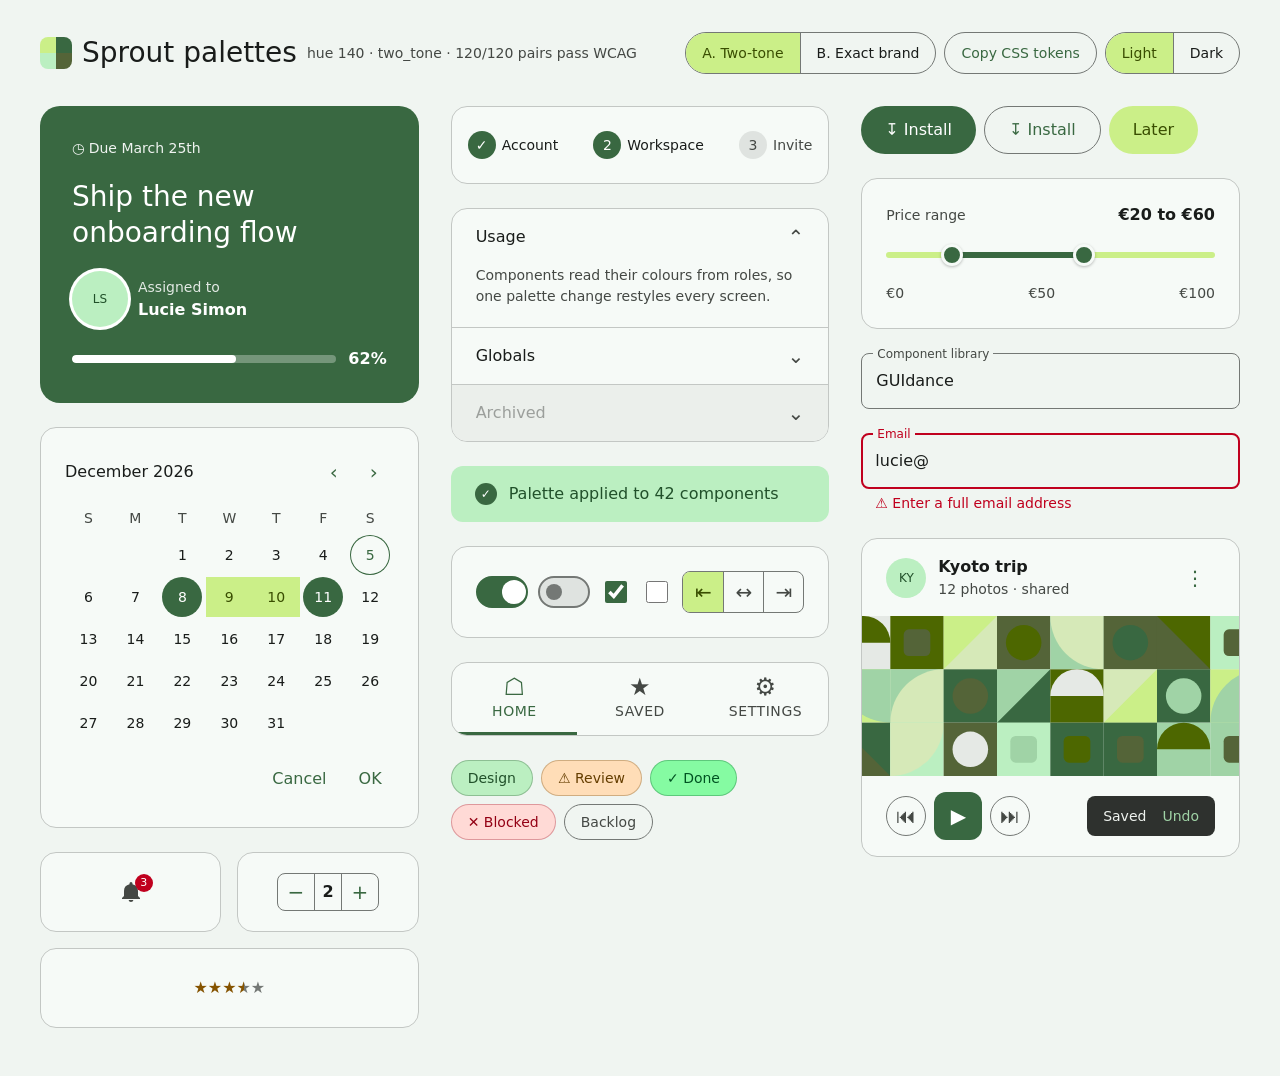
==== commit 9e4882bc: "Neutral surfaces, two-tone palettes and MUI-style preview - Palettes take backgrounds, text greys an" ====
--- a/examples/sprout/guidance-run/palette-preview.html
+++ b/examples/sprout/guidance-run/palette-preview.html
@@ -7,80 +7,76 @@
 <style>
 *{box-sizing:border-box;margin:0}
 html,body{background:var(--surface-container-low)}
-body{font:14px/1.45 system-ui,-apple-system,"Segoe UI",Roboto,sans-serif;color:var(--on-surface);padding:16px 24px 24px;transition:background .2s,color .2s}
+body{font:16px/1.5 system-ui,-apple-system,"Segoe UI",Roboto,sans-serif;color:var(--on-surface);padding:32px 40px 48px;transition:background .2s,color .2s}
 button{font:inherit;cursor:pointer;color:inherit}
 :focus-visible{outline:2px solid var(--primary);outline-offset:2px}
-.bar{display:flex;justify-content:space-between;align-items:center;gap:12px;flex-wrap:wrap}
+.bar{display:flex;justify-content:space-between;align-items:center;gap:12px;flex-wrap:wrap;margin-bottom:32px}
 .title{display:flex;align-items:center;gap:10px;flex-wrap:wrap}
-.title h1{font-size:22px;line-height:28px;font-weight:500}
-.sub{font-size:12px;color:var(--on-surface-variant)}
-.logo{width:26px;height:26px;border-radius:8px;background:conic-gradient(var(--primary) 0 25%,var(--tertiary) 0 50%,var(--primary-container) 0 75%,var(--secondary-container) 0)}
+.title h1{font-size:28px;line-height:36px;font-weight:500}
+.sub{font-size:14px;color:var(--on-surface-variant)}
+.logo{width:32px;height:32px;border-radius:8px;background:conic-gradient(var(--primary) 0 25%,var(--tertiary) 0 50%,var(--primary-container) 0 75%,var(--secondary-container) 0)}
 .ctrls{display:flex;gap:8px;flex-wrap:wrap}
 .seg{display:inline-flex;border:1px solid var(--outline);border-radius:999px;overflow:hidden}
-.seg button{border:0;background:transparent;padding:0 14px;min-height:36px;font-weight:500;font-size:12px}
+.seg button{border:0;background:transparent;padding:0 16px;min-height:40px;font-weight:500;font-size:14px}
 .seg button+button{border-left:1px solid var(--outline)}
 .seg button[aria-pressed=true]{background:var(--secondary-container);color:var(--on-secondary-container)}
-.strip{display:grid;grid-template-columns:repeat(17,1fr);gap:4px;margin:12px 0 14px}
-.sw{border:0;border-radius:8px;min-height:44px;padding:4px 6px;text-align:left;display:flex;flex-direction:column;justify-content:space-between;overflow:hidden}
-.sw .n{font-size:11px;font-weight:500;line-height:1.2;white-space:nowrap;overflow:hidden;text-overflow:ellipsis}
-.sw .h{font:11px ui-monospace,Menlo,monospace}
-.sw.edge{box-shadow:inset 0 0 0 1px var(--outline-variant)}
-.bento{display:grid;grid-template-columns:1fr 1fr 1fr;gap:14px;align-items:start}
-.col{display:flex;flex-direction:column;gap:12px;min-width:0}
-.card{background:var(--surface);border:1px solid var(--outline-variant);border-radius:16px;padding:14px;min-width:0}
+ .bento{display:grid;grid-template-columns:1fr 1fr 1fr;gap:32px;align-items:start}
+.col{display:flex;flex-direction:column;gap:24px;min-width:0}
+.card{background:var(--surface);border:1px solid var(--outline-variant);border-radius:16px;padding:24px;min-width:0}
 .row{display:flex;gap:8px;align-items:center}.between{justify-content:space-between}.end{justify-content:flex-end}.grow{flex:1}
-.lbl{font-size:12px;font-weight:500;color:var(--on-surface-variant)}
-.av{width:36px;height:36px;border-radius:50%;display:grid;place-items:center;font-weight:500;font-size:12px;background:var(--primary-container);color:var(--on-primary-container);flex:none}
-.icon{width:36px;height:36px;border-radius:50%;border:0;background:transparent;color:var(--primary);font-size:20px;display:inline-grid;place-items:center}
+.lbl{font-size:14px;font-weight:500;color:var(--on-surface-variant)}
+.av{width:40px;height:40px;border-radius:50%;display:grid;place-items:center;font-weight:500;font-size:12px;background:var(--primary-container);color:var(--on-primary-container);flex:none}
+.icon{width:40px;height:40px;border-radius:50%;border:0;background:transparent;color:var(--primary);font-size:20px;display:inline-grid;place-items:center}
 .icon.o{border:1px solid var(--outline);color:var(--on-surface-variant);font-size:20px;width:40px;height:40px}
 /* hero */
-.hero{background:var(--primary);color:var(--on-primary);border-radius:20px;padding:20px;display:flex;flex-direction:column;gap:14px}
-.date{font-size:12px;font-weight:500;opacity:.92}
-.hero h2{font-size:22px;line-height:28px;font-weight:500}
-.who{display:flex;gap:10px;align-items:center}.who small{display:block;font-size:12px;opacity:.85}
-.av.big{width:44px;height:44px;background:var(--primary-container);color:var(--on-primary-container);box-shadow:0 0 0 3px var(--on-primary)}
+.hero{background:var(--primary);color:var(--on-primary);border-radius:20px;padding:32px;display:flex;flex-direction:column;gap:20px}
+.date{font-size:14px;font-weight:500;opacity:.92}
+.hero h2{font-size:28px;line-height:36px;font-weight:500}
+.who{display:flex;gap:10px;align-items:center}.who small{display:block;font-size:14px;opacity:.85}
+.av.big{width:56px;height:56px;background:var(--primary-container);color:var(--on-primary-container);box-shadow:0 0 0 3px var(--on-primary)}
 .prog{display:flex;align-items:center;gap:12px}
-.prog .track{flex:1;height:6px;border-radius:999px;background:color-mix(in srgb,var(--on-primary) 30%,transparent);overflow:hidden}
+.prog .track{flex:1;height:8px;border-radius:999px;background:color-mix(in srgb,var(--on-primary) 30%,transparent);overflow:hidden}
 .prog .track span{display:block;height:100%;background:var(--on-primary);border-radius:999px}
 /* chips */
-.chips{display:flex;flex-wrap:wrap;gap:6px}
-.chip{display:inline-flex;align-items:center;gap:4px;border-radius:999px;padding:0 12px;min-height:30px;font-size:12px;font-weight:500;border:1px solid transparent}
+.chips{display:flex;flex-wrap:wrap;gap:8px}
+.chip{display:inline-flex;align-items:center;gap:4px;border-radius:999px;padding:0 16px;min-height:36px;font-size:14px;font-weight:500;border:1px solid transparent}
 .c-primary{background:var(--primary-container);color:var(--on-primary-container)}
+.c-primary,.c-warn,.c-ok,.c-bad{border-color:color-mix(in srgb,currentColor 30%,transparent)}
 .c-warn{background:var(--warning-container);color:var(--on-warning-container)}
 .c-ok{background:var(--success-container);color:var(--on-success-container)}
 .c-bad{background:var(--error-container);color:var(--on-error-container)}
 .c-plain{border-color:var(--outline);color:var(--on-surface-variant)}
 /* calendar */
-.cal{display:flex;flex-direction:column;gap:8px}
+.cal{display:flex;flex-direction:column;gap:12px}
 .calhead{display:flex;justify-content:space-between;align-items:center}.calhead b{font-size:16px;font-weight:500}
 .grid7{display:grid;grid-template-columns:repeat(7,1fr);text-align:center;gap:2px 0}
-.grid7 .dh{font-size:12px;color:var(--on-surface-variant);font-weight:500;padding:4px 0}
-.grid7 .d{border:0;background:transparent;width:34px;height:34px;border-radius:50%;justify-self:center;font-size:12px}
+.grid7 .dh{font-size:14px;color:var(--on-surface-variant);font-weight:500;padding:4px 0}
+.grid7 .d{border:0;background:transparent;width:40px;height:40px;border-radius:50%;justify-self:center;font-size:14px}
 .grid7 .d.today{box-shadow:inset 0 0 0 1px var(--primary);color:var(--primary);font-weight:500}
 .grid7 .d.sel{background:var(--primary);color:var(--on-primary);font-weight:500}
 .grid7 .d.inr{background:var(--secondary-container);color:var(--on-secondary-container);border-radius:0;width:100%}
 /* buttons */
-.btn{border:0;border-radius:999px;padding:0 16px;min-height:40px;font-weight:500;white-space:nowrap}
+.btn{border:0;border-radius:999px;padding:0 24px;min-height:48px;font-weight:500;white-space:nowrap}
 .btn.filled{background:var(--primary);color:var(--on-primary)}
 .btn.outlined{background:transparent;border:1px solid var(--outline);color:var(--primary)}
 .btn.tonal{background:var(--secondary-container);color:var(--on-secondary-container)}
 .btn.text{background:transparent;color:var(--primary);padding:0 12px}
 .btn.inv{color:var(--inverse-primary);min-height:32px}
 /* stepper */
-.stepper{display:flex;align-items:center;gap:8px;font-size:12px;font-weight:500}
+.stepper{display:flex;align-items:center;gap:12px;font-size:14px;font-weight:500}
 .st{display:flex;align-items:center;gap:6px;white-space:nowrap;color:var(--on-surface-variant)}
-.st i{font-style:normal;width:24px;height:24px;border-radius:50%;display:grid;place-items:center;font-size:12px;background:var(--surface-container-highest);color:var(--on-surface-variant)}
+.st i{font-style:normal;width:28px;height:28px;border-radius:50%;display:grid;place-items:center;font-size:14px;background:var(--surface-container-highest);color:var(--on-surface-variant)}
 .st.done,.st.on{color:var(--on-surface)}.st.done i,.st.on i{background:var(--primary);color:var(--on-primary)}
 .ln{flex:1;height:1px;background:var(--outline-variant);min-width:12px}
 /* accordion */
 .acc{padding:0;overflow:hidden}
 .ai+.ai{border-top:1px solid var(--outline-variant)}
-.ah{width:100%;border:0;background:transparent;display:flex;justify-content:space-between;align-items:center;padding:0 16px;min-height:48px;font-weight:500;text-align:left}
+.ah{width:100%;border:0;background:transparent;display:flex;justify-content:space-between;align-items:center;padding:0 24px;min-height:56px;font-weight:500;text-align:left}
 .ah span{color:var(--on-surface-variant);font-size:20px;line-height:1}
-.ai p{padding:0 16px 14px;color:var(--on-surface-variant);font-size:12px}
+.ai p{padding:0 24px 20px;color:var(--on-surface-variant);font-size:14px}
 .ai.dis{background:var(--surface-container)}.ai.dis .ah{color:color-mix(in srgb,var(--on-surface) 38%,transparent);cursor:not-allowed}
 /* alert */
-.alert{background:var(--primary-container);color:var(--on-primary-container);border-radius:12px;padding:12px 14px;font-weight:500;display:flex;gap:10px;align-items:center}
+.alert{background:var(--primary-container);color:var(--on-primary-container);border-radius:12px;padding:16px 24px;font-weight:500;display:flex;gap:12px;align-items:center}
 .alert b{width:22px;height:22px;border-radius:50%;background:var(--primary);color:var(--on-primary);display:grid;place-items:center;font-size:12px}
 /* toggles */
 .toggles{display:flex;align-items:center;justify-content:space-between;gap:8px;flex-wrap:wrap}
@@ -98,29 +94,29 @@
 .tgl button[aria-pressed=true]{background:var(--secondary-container);color:var(--on-secondary-container)}
 /* icon tabs */
 .itabs{display:grid;grid-template-columns:repeat(3,1fr);padding:0;overflow:hidden}
-.itabs button{border:0;background:transparent;display:flex;flex-direction:column;align-items:center;gap:2px;padding:10px 0 8px;min-height:60px;font-size:12px;font-weight:500;letter-spacing:.04em;text-transform:uppercase;color:var(--on-surface-variant);border-bottom:3px solid transparent}
+.itabs button{border:0;background:transparent;display:flex;flex-direction:column;align-items:center;gap:2px;padding:12px 0 10px;min-height:72px;font-size:14px;font-weight:500;letter-spacing:.04em;text-transform:uppercase;color:var(--on-surface-variant);border-bottom:3px solid transparent}
 .itabs button span{font-size:24px;line-height:1}
 .itabs button[aria-selected=true]{color:var(--primary);border-bottom-color:var(--primary)}
 /* range */
-.range{display:flex;flex-direction:column;gap:12px}
+.range{display:flex;flex-direction:column;gap:16px}
 .rs{position:relative;height:24px}
 .rs .rail,.rs .fill{position:absolute;top:50%;height:6px;transform:translateY(-50%);border-radius:999px}
 .rs .rail{left:0;right:0;background:var(--secondary-container)}
 .rs .fill{background:var(--primary)}
 .knob{position:absolute;top:50%;width:22px;height:22px;border-radius:50%;background:var(--primary);border:3px solid var(--surface);transform:translate(-50%,-50%);box-shadow:0 1px 3px rgba(0,0,0,.25)}
-.ticks{font-size:12px;color:var(--on-surface-variant)}
+.ticks{font-size:14px;color:var(--on-surface-variant)}
 /* outlined fields */
 .ofld{position:relative;display:flex;flex-direction:column;gap:4px}
 .ofld span{position:absolute;top:-8px;left:12px;padding:0 4px;background:var(--surface-container-low);font-size:12px;font-weight:500;color:var(--on-surface-variant)}
-.ofld input{font:inherit;font-size:16px;color:var(--on-surface);background:transparent;border:1px solid var(--outline);border-radius:8px;padding:0 14px;min-height:52px}
+.ofld input{font:inherit;font-size:16px;color:var(--on-surface);background:transparent;border:1px solid var(--outline);border-radius:8px;padding:0 14px;min-height:56px}
 .ofld input:focus{outline:none;border:2px solid var(--primary);padding:0 12px}
 .ofld:focus-within span{color:var(--primary)}
 .ofld.err input{border:2px solid var(--error);padding:0 12px}.ofld.err span{color:var(--error)}
 .ofld.err input:focus{border-width:3px;padding:0 11px}
-.ofld small{color:var(--error);font-size:12px;font-weight:500;padding-left:14px}
+.ofld small{color:var(--error);font-size:14px;font-weight:500;padding-left:14px}
 /* minis */
-.three{display:grid;grid-template-columns:repeat(3,1fr);gap:8px}
-.mini{display:grid;place-items:center;min-height:64px;padding:8px}
+.three{display:grid;grid-template-columns:repeat(3,1fr);gap:16px}
+.mini{display:grid;place-items:center;min-height:80px;padding:12px}
 .bell{position:relative;display:inline-grid;color:var(--on-surface-variant)}
 .bell i{position:absolute;top:-6px;right:-10px;font-style:normal;min-width:18px;height:18px;padding:0 4px;border-radius:999px;background:var(--error);color:var(--on-error);font-size:11px;font-weight:500;display:grid;place-items:center}
 .step{display:inline-flex;align-items:center;border:1px solid var(--outline);border-radius:8px;overflow:hidden}
@@ -131,34 +127,39 @@
 .stars .off{color:var(--outline)}
 /* media */
 .media{padding:0;overflow:hidden}
-.mh{display:flex;align-items:center;gap:10px;padding:12px 12px 10px}
-.mh div{flex:1;display:flex;flex-direction:column}.mh small{font-size:12px;color:var(--on-surface-variant)}
-.art{display:block;width:100%;height:110px;background:var(--surface-container)}
-.ctrl{padding:10px 12px}
+.mh{display:flex;align-items:center;gap:12px;padding:16px 24px}
+.mh div{flex:1;display:flex;flex-direction:column}.mh small{font-size:14px;color:var(--on-surface-variant)}
+.art{display:block;width:100%;height:160px;background:var(--surface-container)}
+.ctrl{padding:16px 24px}
 .play{width:48px;height:48px;border-radius:12px;border:0;background:var(--primary);color:var(--on-primary);font-size:20px}
-.snack{background:var(--inverse-surface);color:var(--inverse-on-surface);border-radius:8px;padding:2px 2px 2px 12px;font-size:12px;display:flex;align-items:center;gap:4px}
+.snack{background:var(--inverse-surface);color:var(--inverse-on-surface);border-radius:8px;padding:4px 4px 4px 16px;font-size:14px;display:flex;align-items:center;gap:4px}
 .snack :focus-visible{outline-color:var(--inverse-primary)}
-@media (max-width:1100px){.bento{grid-template-columns:1fr 1fr}.strip{grid-template-columns:repeat(9,1fr)}}
-@media (max-width:720px){.bento{grid-template-columns:1fr}.strip{grid-template-columns:repeat(5,1fr)}}
+@media (max-width:1100px){.bento{grid-template-columns:1fr 1fr}}
+@media (max-width:720px){.bento{grid-template-columns:1fr}}
 @media (max-width:360px){.three{grid-template-columns:1fr 1fr}.three>:last-child{grid-column:span 2}.stepper{gap:4px}.stepper .ln{display:none}.stepper{justify-content:space-between}}
+@media (min-width:1101px) and (max-width:1280px){.stepper{gap:8px;padding:24px 16px;justify-content:space-between}.stepper .ln{display:none}.three{grid-template-columns:1fr 1fr}.three>:last-child{grid-column:span 2}}
+@media (max-width:840px){.stepper .st:not(.on) .stl{display:none}.three{grid-template-columns:1fr 1fr}.three>:last-child{grid-column:span 2}}
+@media (max-width:480px){body{padding:16px 16px 32px}.bento,.col{gap:16px}.card{padding:16px}.hero{padding:24px}.col>.row,.ctrl{flex-wrap:wrap}.btn{padding:0 16px}.grid7 .d{width:36px;height:36px}.ah{padding:0 16px}.ai p{padding:0 16px 16px}.mh,.ctrl{padding:16px}}
 @media (prefers-reduced-motion:reduce){*{transition:none!important}}
 .fails{margin-top:10px;background:var(--error-container);color:var(--on-error-container);border-radius:8px;padding:10px 12px;font-weight:500}
-.copybtn{border:1px solid var(--outline);background:transparent;border-radius:999px;padding:0 14px;min-height:36px;font-weight:500;font-size:12px;color:var(--primary)}
+.copybtn{border:1px solid var(--outline);background:transparent;border-radius:999px;padding:0 16px;min-height:40px;font-weight:500;font-size:14px;color:var(--primary)}
 </style>
 </head>
 <body>
 <script id="guidance-config">
 /* GUIdance palette preview. Edit ONLY this block.
    row:     HSL hue of the brand colour rounded to a multiple of 5 (0..355), or "grey".
-   variant: "tonal_spot" | "neutral" | "vibrant" | "expressive" | "fidelity"
+   variant: "tonal_spot" | "neutral" | "vibrant" | "expressive" | "two_tone" | "fidelity"
    brand:   with "fidelity", the exact brand hex to keep.
+   surfaces: "neutral" for near-grey backgrounds, text greys and outlines (recommended for products),
+            or leave it out for Material's tinted surfaces.
    The page computes every colour itself (same values as references/palettes/*.md)
    and checks 120 role pairs against WCAG. No network, nothing to install. */
 const CONFIG = {
   title: "Sprout palettes",
   palettes: [
-    { name: "Calm", row: 140, variant: "tonal_spot" },
-    { name: "Exact brand", row: 140, variant: "fidelity", brand: "#2f7d4a" }
+    { name: "Two-tone", row: 140, variant: "two_tone" },
+    { name: "Exact brand", row: 140, variant: "fidelity", brand: "#2f7d4a", surfaces: "neutral" }
   ]
 };
 </script>
@@ -175,7 +176,6 @@
   </div>
 </header>
 <div class="fails" id="fails" role="alert" hidden></div>
-<div class="strip" id="swatches" aria-label="Colour roles"></div>
 
 <main class="bento">
   <!-- column 1 -->
@@ -186,22 +186,24 @@
       <div class="who"><span class="av big">LS</span><div><small>Assigned to</small><b>Lucie Simon</b></div></div>
       <div class="prog"><span class="track"><span style="width:62%"></span></span><b>62%</b></div>
     </section>
-    <div class="chips">
-      <span class="chip c-primary">Design</span><span class="chip c-warn">&#9888; Review</span><span class="chip c-ok">&#10003; Done</span><span class="chip c-bad">&#10005; Blocked</span><span class="chip c-plain">Backlog</span>
-    </div>
     <section class="card cal" aria-label="Date picker">
       <div class="calhead"><b id="calmonth">Month</b><span><button class="icon" aria-label="Previous month">&#8249;</button><button class="icon" aria-label="Next month">&#8250;</button></span></div>
       <div class="grid7" id="calgrid"></div>
       <div class="row end"><button class="btn text">Cancel</button><button class="btn text">OK</button></div>
     </section>
+    <div class="row three">
+      <section class="card mini"><span class="bell" aria-label="3 notifications"><svg viewBox="0 0 24 24" width="24" height="24" aria-hidden="true"><path fill="currentColor" d="M12 22a2.5 2.5 0 0 0 2.45-2h-4.9A2.5 2.5 0 0 0 12 22Zm7-6V11a7 7 0 0 0-5.5-6.84V3.5a1.5 1.5 0 0 0-3 0v.66A7 7 0 0 0 5 11v5l-2 2v1h18v-1l-2-2Z"/></svg><i>3</i></span></section>
+      <section class="card mini"><span class="step"><button aria-label="Decrease">&minus;</button><b>2</b><button aria-label="Increase">+</button></span></section>
+      <section class="card mini"><span class="stars" aria-label="3.5 out of 5">&#9733;&#9733;&#9733;<span class="half">&#9733;</span><span class="off">&#9733;</span></span></section>
+    </div>
   </div>
 
   <!-- column 2 -->
   <div class="col">
     <section class="card stepper" aria-label="Stepper">
-      <span class="st done"><i>&#10003;</i>Account</span><span class="ln"></span>
-      <span class="st on"><i>2</i>Workspace</span><span class="ln"></span>
-      <span class="st"><i>3</i>Invite</span>
+      <span class="st done"><i>&#10003;</i><span class="stl">Account</span></span><span class="ln"></span>
+      <span class="st on"><i>2</i><span class="stl">Workspace</span></span><span class="ln"></span>
+      <span class="st"><i>3</i><span class="stl">Invite</span></span>
     </section>
     <section class="card acc" aria-label="Accordion">
       <div class="ai open"><button class="ah" aria-expanded="true">Usage <span>&#8963;</span></button><p>Components read their colours from roles, so one palette change restyles every screen.</p></div>
@@ -221,6 +223,9 @@
       <button role="tab" aria-selected="false"><span>&#9733;</span>Saved</button>
       <button role="tab" aria-selected="false"><span>&#9881;</span>Settings</button>
     </section>
+    <div class="chips">
+      <span class="chip c-primary">Design</span><span class="chip c-warn">&#9888; Review</span><span class="chip c-ok">&#10003; Done</span><span class="chip c-bad">&#10005; Blocked</span><span class="chip c-plain">Backlog</span>
+    </div>
   </div>
 
   <!-- column 3 -->
@@ -235,11 +240,6 @@
     </section>
     <label class="ofld"><span>Component library</span><input value="GUIdance"></label>
     <label class="ofld err"><span>Email</span><input value="lucie@" aria-invalid="true"><small>&#9888; Enter a full email address</small></label>
-    <div class="row three">
-      <section class="card mini"><span class="bell" aria-label="3 notifications"><svg viewBox="0 0 24 24" width="24" height="24" aria-hidden="true"><path fill="currentColor" d="M12 22a2.5 2.5 0 0 0 2.45-2h-4.9A2.5 2.5 0 0 0 12 22Zm7-6V11a7 7 0 0 0-5.5-6.84V3.5a1.5 1.5 0 0 0-3 0v.66A7 7 0 0 0 5 11v5l-2 2v1h18v-1l-2-2Z"/></svg><i>3</i></span></section>
-      <section class="card mini"><span class="step"><button aria-label="Decrease">&minus;</button><b>2</b><button aria-label="Increase">+</button></span></section>
-      <section class="card mini"><span class="stars" aria-label="3.5 out of 5">&#9733;&#9733;&#9733;<span class="half">&#9733;</span><span class="off">&#9733;</span></span></section>
-    </div>
     <section class="card media" aria-label="Media card">
       <div class="mh"><span class="av">KY</span><div><b>Kyoto trip</b><small>12 photos &middot; shared</small></div><button class="icon" aria-label="More">&#8942;</button></div>
       <svg class="art" id="pattern" viewBox="0 0 320 120" preserveAspectRatio="xMidYMid slice" aria-hidden="true"></svg>
@@ -297,9 +297,11 @@
   const lum = hex => { const [r, g, b] = hexToRgb(hex).map(toLin); return 0.2126 * r + 0.7152 * g + 0.0722 * b; };
   const contrast = (a, b) => { const x = lum(a), y = lum(b); return (Math.max(x, y) + 0.05) / (Math.min(x, y) + 0.05); };
   const rot = (h, br, rs) => { for (let i = 0; i < br.length - 1; i++) if (br[i] <= h && h < br[i + 1]) return (h + rs[i]) % 360; return h; };
+  const accentHue = (h, t = 125, s = 45, near = 20) => { const d = ((t - h + 540) % 360) - 180; if (Math.abs(d) < near) return d >= 0 ? (h - s + 360) % 360 : (h + s) % 360; if (Math.abs(d) <= s) return t; return (h + (d > 0 ? s : -s) + 360) % 360; };
   function palettesFor(hue, v) {
     let p;
     if (v === 'tonal_spot' || v === 'fidelity') p = { primary: [hue, 36], secondary: [hue, 16], tertiary: [(hue + 60) % 360, 24], neutral: [hue, 6], neutral_variant: [hue, 8] };
+    else if (v === 'two_tone') p = { primary: [hue, 24], secondary: [accentHue(hue), 40], tertiary: [accentHue(hue), 20], neutral: [hue, 2], neutral_variant: [hue, 2] };
     else if (v === 'neutral') p = { primary: [hue, 12], secondary: [hue, 8], tertiary: [hue, 16], neutral: [hue, 2], neutral_variant: [hue, 2] };
     else if (v === 'vibrant') { const b = [0, 41, 61, 101, 131, 181, 251, 301, 360]; p = { primary: [hue, 200], secondary: [rot(hue, b, [18, 15, 10, 12, 15, 18, 15, 12, 12]), 24], tertiary: [rot(hue, b, [35, 30, 20, 25, 30, 35, 30, 25, 25]), 32], neutral: [hue, 10], neutral_variant: [hue, 12] }; }
     else if (v === 'expressive') { const b = [0, 21, 51, 121, 151, 191, 271, 321, 360]; p = { primary: [(hue + 240) % 360, 40], secondary: [rot(hue, b, [45, 95, 45, 20, 45, 90, 45, 45, 45]), 24], tertiary: [rot(hue, b, [120, 120, 20, 45, 20, 15, 20, 120, 120]), 32], neutral: [(hue + 15) % 360, 8], neutral_variant: [(hue + 15) % 360, 12] }; }
@@ -326,14 +328,18 @@
     return rgbToHex([r + m, g + m, b + m]);
   }
   // row: HSL hue multiple of 5, or 'grey'. brand: optional exact brand hex (fidelity).
-  function build({ row, variant = 'tonal_spot', brand = null }) {
+  // surfaces: 'tinted' (Material default: backgrounds carry the brand hue) or 'neutral' (near-grey backgrounds,
+  // text greys and outlines, as in GitHub Primer, IBM Carbon or Radix gray: same tones, so every WCAG pair still holds).
+  function build({ row, variant = 'tonal_spot', brand = null, surfaces = 'tinted' }) {
     const isGrey = row === 'grey';
     const seed = isGrey ? '#666666' : hslSeed(+row);
     const [, okc, H] = oklch(hexToRgb(seed));
     const pal = palettesFor(isGrey ? 250 : H, isGrey ? 'grey' : (variant === 'fidelity' ? 'tonal_spot' : variant));
     if (variant === 'vibrant' && !isGrey) pal.primary = [H, Math.max(okc / K, 60)];
+    if (surfaces === 'neutral' && !isGrey) { pal.neutral = [H, 2]; pal.neutral_variant = [H, 2]; }   // = the same row of palettes/neutral.md
     const out = { light: {}, dark: {} };
     for (const [role, [p, lt, dt]] of Object.entries(ROLES)) { const [h, c] = pal[p]; out.light[role] = toneColor(h, c, lt); out.dark[role] = toneColor(h, c, dt); }
+    if (variant === 'two_tone' && !isGrey) { const [h, c] = pal.secondary; out.dark['secondary-container'] = toneColor(h, c, 85); out.dark['on-secondary-container'] = toneColor(h, c, 20); }   // accent stays bright in dark
     const ch = [0, 150, 60, 250, 310].map(s => ((isGrey ? 250 : pal.primary[0]) + s) % 360);
     ch.forEach((h, i) => { out.light['chart-' + (i + 1)] = toneColor(h, 60, 48); out.dark['chart-' + (i + 1)] = toneColor(h, 50, 72); });
     if (brand) {
@@ -370,7 +376,7 @@
 const PALETTES = CONFIG.palettes.map(c => {
   const b = GD.build(c);
   const failed = b.checks.filter(x => !x.pass);
-  return { name: c.name, variant: c.variant + (c.brand ? '' : ''), seed: { hex: c.brand || (c.row === 'grey' ? 'grey' : 'hue ' + c.row) },
+  return { name: c.name, variant: c.variant + (c.surfaces === 'neutral' ? ' · neutral surfaces' : ''), seed: { hex: c.brand || (c.row === 'grey' ? 'grey' : 'hue ' + c.row) },
            light: b.light, dark: b.dark, checks: { total: b.checks.length, failed }, notes: b.notes, fidelity_role: b.brandRole };
 });
 const SWATCHES = ["primary", "on-primary", "primary-container", "secondary-container", "tertiary", "tertiary-container", "surface", "surface-container", "on-surface", "on-surface-variant", "outline", "error", "success", "warning", "chart-1", "chart-2", "chart-3"];
@@ -401,7 +407,7 @@
 document.getElementById('copy').onclick = e => { navigator.clipboard && navigator.clipboard.writeText(tokensCss(PALETTES[cur])); e.target.textContent = 'Copied'; setTimeout(() => e.target.textContent = 'Copy CSS tokens', 1200); };
 
 function strip(s) {
-  const el = document.getElementById('swatches'); el.innerHTML = '';
+  const el = document.getElementById('swatches'); if (!el) return; el.innerHTML = '';
   for (const r of SWATCHES) {
     if (!s[r]) continue;
     const b = document.createElement('button'); b.type = 'button'; b.className = 'sw';
@@ -421,7 +427,7 @@
   const svg = document.getElementById('pattern'); if (!svg) return;
   const r = rng(seedHex), S = 40, cols = 8, rows = 3;
   const fills = ['var(--primary)', 'var(--tertiary)', 'var(--primary-container)', 'var(--secondary-container)',
-                 'var(--tertiary-container)', 'var(--chart-2)', 'var(--chart-3)', 'var(--surface-container-high)'];
+                 'var(--tertiary-container)', 'var(--inverse-primary)', 'var(--secondary)', 'var(--surface-container-high)'];
   const pick = () => fills[Math.floor(r() * fills.length)];
   let out = '';
   for (let y = 0; y < rows; y++) for (let x = 0; x < cols; x++) {
